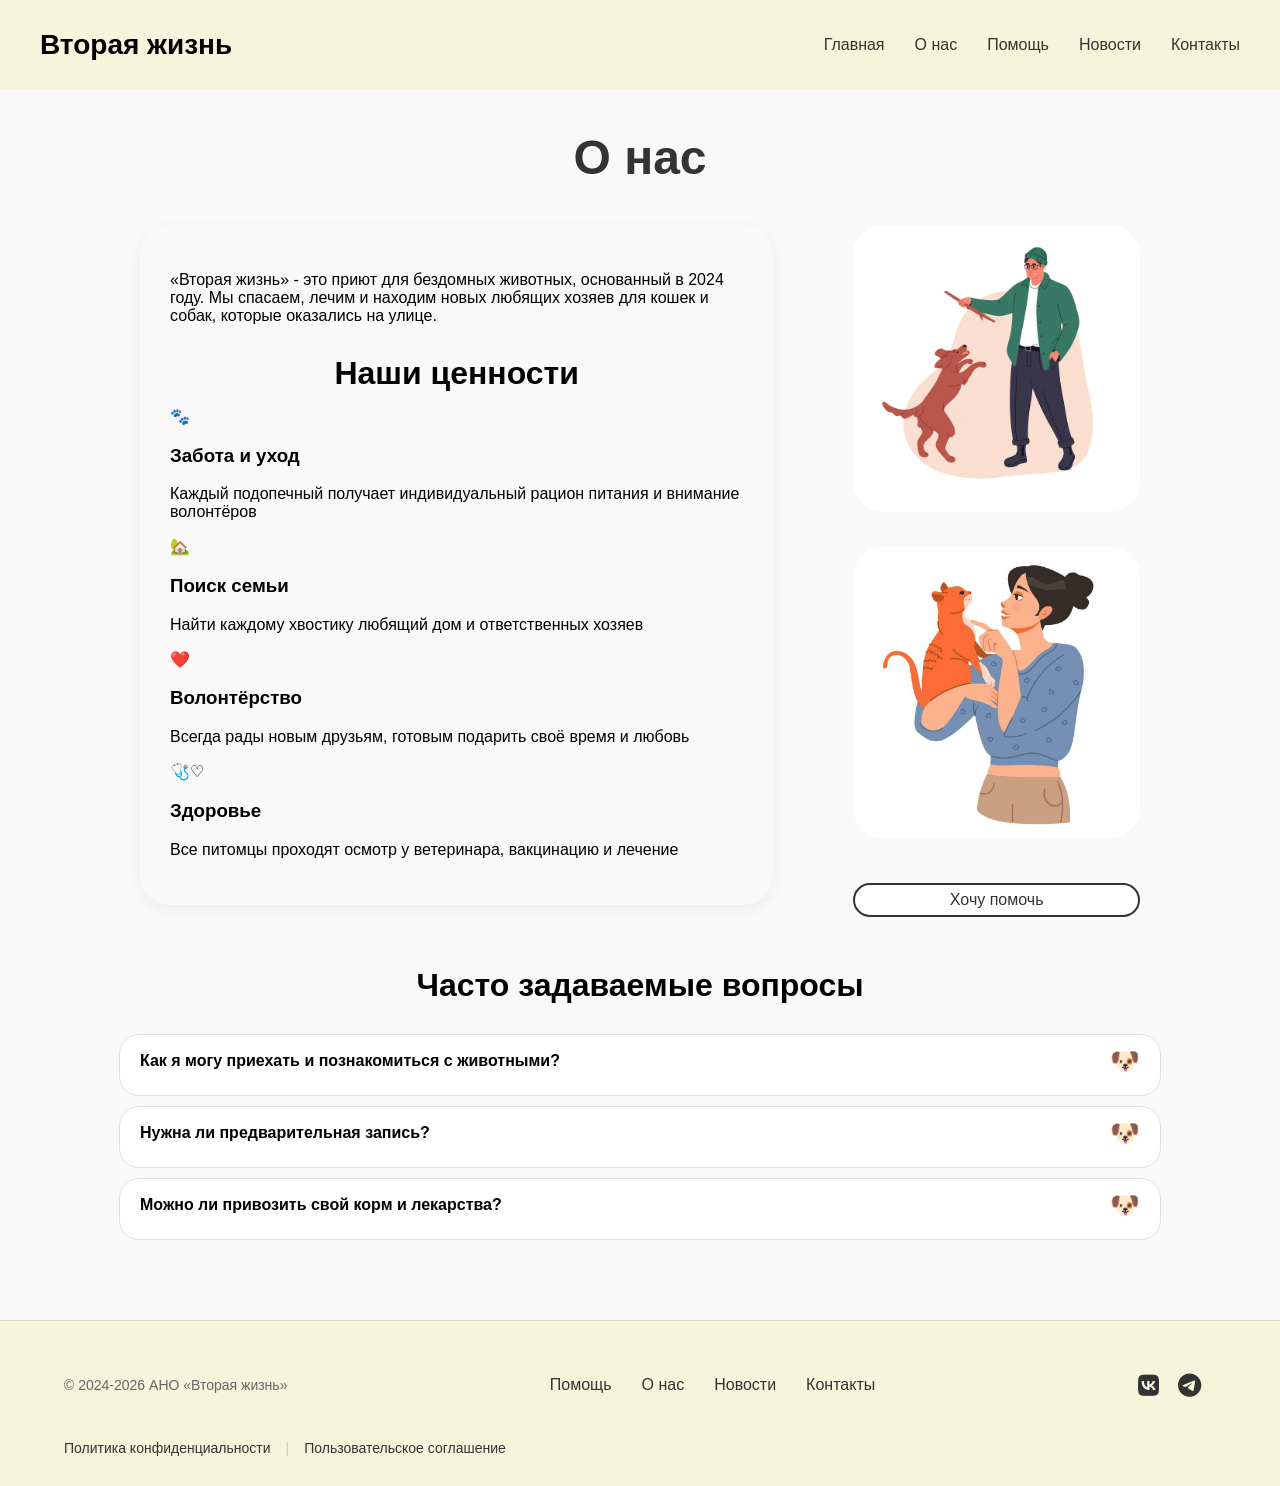
==== about.html @ d7f92e3e "Первый коммит" ====
<!DOCTYPE html>
<html lang="ru">
    <head>
        <meta charset="UTF-8">
        <meta name="viewport" content="width=device-width initial-scale=1.0">
        <title>О нас - Вторая жизнь</title>
        <link rel="stylesheet" href="style.css">
        <link rel="stylesheet" href="https://cdnjs.cloudflare.com/ajax/libs/font-awesome/6.0.0-beta3/css/all.min.css">
    </head>
    <body>
    <header>
        <div class="logo">Вторая жизнь</div>
        <nav>
            <ul class="menu">
                <li><a href="index.html">Главная</a></li>
                <li><a href="about.html">О нас</a></li>
                <li><a href="help.html">Помощь</a></li>
                <li><a href="news.html">Новости</a></li>
                <li><a href="contacts.html">Контакты</a></li>
            </ul>
        </nav>      
    </header>
    <section class="about-section">
        <div class="about-container">
        <h1 class="about-title">О нас</h1>
        <div class="about-content">
            <div class="about-text">
        <p>«Вторая жизнь» - это приют для бездомных животных, основанный в 2024 году. Мы спасаем, лечим и находим новых любящих хозяев для кошек и собак, которые оказались на улице.</p>
        <h2>Наши ценности</h2>
        <div class="features-grid">
            <div class="feature-card">
                <div class="feature-icon">🐾</div>
                <h3>Забота и уход</h3>
                <p>Каждый подопечный получает индивидуальный рацион питания и внимание волонтёров</p>
            </div>
            <div class="feature-card">
            <div class="feature-icon">🏡</div>
            <h3>Поиск семьи</h3>
            <p>Найти каждому хвостику любящий дом и ответственных хозяев</p>
        </div>
        <div class="feature-card">
            <div class="feature-icon">❤️</div>
            <h3>Волонтёрство</h3>
            <p>Всегда рады новым друзьям, готовым подарить своё время и любовь</p>
        </div>
        <div class="feature-card">
            <div class="feature-icon">🩺♡</div>
            <h3>Здоровье</h3>
            <p>Все питомцы проходят осмотр у ветеринара, вакцинацию и лечение</p>
        </div>
        </div>
        </div>        
        <div class="about-side">
            <img src="aport.jpg" class="about-image" alt="Апорт">
            <img src="about.jpg" class="about-image" alt="Предназначение">
        <a href="help.html" class="help-button">Хочу помочь</a>
        </div>
    </div>
        </div>
    </section>
    <h2 class="faq-title">Часто задаваемые вопросы</h2>
    <div class="faq-item">
        <div class="faq-question">Как я могу приехать и познакомиться с животными?</div>
        <div class="faq-answer">Вы можете приехать в приют в часы работы без предварительной записи. Ждём вас!</div>
    </div>
    <div class="faq-item">
        <div class="faq-question">Нужна ли предварительная запись?</div>
        <div class="faq-answer">Нет, запись не нужна. Достаточно прийти в часы работы приюта.</div>
    </div>
    <div class="faq-item">
        <div class="faq-question">Можно ли привозить свой корм и лекарства?</div>
        <div class="faq-answer">Да, мы всегда благодарны за любую помощь: корм, лекарства, игрушки.</div>
    </div>
    <footer class="footer">
        <div class="footer-container">
            <div class="footer-column">
            <div class="footer-copyright">
                © 2024-2026 АНО «Вторая жизнь»
            </div>
            </div>
            <div class="footer-column">
                <ul class="footer-menu">
                    <li><a href="help.html">Помощь</a></li> 
                    <li><a href="about.html">О нас</a></li>
                    <li><a href="news.html">Новости</a></li>
                    <li><a href="contacts.html">Контакты</a></li>
                </ul>
            </div>
            <div class="footer-social">
    <a href="#" target="_blank"><i class="fab fa-vk"></i></a>
    <a href="#" target="_blank"><i class="fab fa-telegram"></i></a>
</div>
        <div class="footer-column">
            <div class="footer-links">
                <a href="#">Политика конфиденциальности</a>
                <a href="#">Пользовательское соглашение</a>
            </div>
        </div>
        </div>
    </footer>
    <script>
        document.querySelectorAll('.faq-item').forEach(item => {
            item.addEventListener('click', () => {
                item.classList.toggle('open');
            });
        });
    </script>
    </body>
</html>
---- style.css ----
header {
    display: flex;
    justify-content: space-between;
    align-items: center;
    padding: 20px 40px;
    background-color: #F5F5DC;
}
.menu {
    display: flex;
    gap: 30px;
    list-style: none;
}
.menu a {
    text-decoration: none;
    color: #333333;
    font-weight: 500;
    transition: 0.5s;
}
.menu a:hover {
    background: linear-gradient(90deg, #ff9f1c, #ff6b6b, #ff9f1c);
    background-size: 200% auto;
    -webkit-background-clip: text;
    -webkit-text-fill-color: transparent;
    animation: shine 2s linear infinite;
}
.logo {
    font-size: 28px;
    font-weight: 700;
    transition: 0.5s;
    cursor: pointer;
}
.logo:hover {
    background: linear-gradient(90deg, #ff9f1c, #ff6b6b, #ff9f1c);
    background-size: 200% auto;
    -webkit-background-clip: text;
    -webkit-text-fill-color: transparent;
    animation: shine 2s linear infinite;
}
@keyframes shine {
    to {
        background-position: 200% center;
    }
}
.intro {
    display: flex;
    align-items: center;
    justify-content: center;
    padding: 50px 3%;
    gap: 60px;
    margin-bottom: 0;
    min-height: auto;
    padding-bottom: 20px;
    width: 100%;
}
.intro-left {
    display: flex;
    align-items: center;
    gap: 25px;
    margin: 0;
}
.intro-right {
    display: flex;
    flex-direction: column;
    align-items: center;
    text-align: center;
    flex: 1;
    max-width: 500px;
    margin: 0 auto;
}
.intro-right-images {
    display: flex;
    flex-direction: column;
    gap: 15px;
}
.intro-right-images img:first-child{
    height: 240px;
}
.intro-right-images img:last-child {
    height: 320px;
    object-position: center 10%;
}
.intro-right h1 {
    font-size: 38px;
    line-height: 1.2;
    margin-bottom: 25px;
    font-weight: 800;
    color: #333333;
    white-space: normal;
    width: 100%;
}
.intro-content h1 {
    font-size: 56px;
    max-width: 800px;
    line-height: 1.1;
    color: #333333;
    margin: 0;
    transform: none;
}
.main-btn {
    padding: 15px 35px;
    font-size: 20px;
    font-weight: 600;
    background-color: white;
    color: #333;
    border: 1px solid #333;
    border-radius: 50px;
    cursor: pointer;
    transition: 0.3s;
    box-shadow: 0 8px 20px rgba(76, 175, 80, 0.4);
    margin-top: 25px;
    align-self: center;
    text-decoration: none;
}
.main-btn:hover {
    color: #4caf50;
    transform: translateY(-2px);
    border-color: #4caf50;
    box-shadow: 0 8px 20px rgba(76, 175, 80, 0.4);    
}
.meet-btn {
    display: inline-block;
    background-color: white;
    color: #333;
    border: 1px solid #333;
    padding: 15px 30px;
    border-radius: 50px;
    font-weight: 600;
    cursor: pointer;
    transition: 0.3s;
    text-decoration: none;
    text-align: center;
    box-shadow: 0 8px 20px rgba(76, 175, 80, 0.4);
}
.meet-btn:hover {
    color: #4caf50;
    border-color: #4caf50;
    transform: translateY(-2px);
    box-shadow: 0 8px 20px rgba(76, 175, 80, 0.4);
}
.pic-left {
    width: 320px;
    height: 580px;
    object-fit: cover;
    object-position: 80% center;
    border-radius: 30px;
}
.pic-right {
    width: 350px;
    height: 250px;
    object-fit: cover;
    border-radius: 30px;
}
.intro-images {
    display: flex;
    justify-content: center;
    align-items: flex-start;
    gap: 40px;
    margin-top: 50px;
}
.intro-pic {
    width: 300px;
    height: 450px;
    border-radius: 30px;
    object-fit: cover;
    object-position: center 20%;
    flex-shrink: 0;
}
body {
    font-family: 'Montserrat', sans-serif;
    margin: 0;
    padding: 0;
    background-color: #F9F9F9;
    overflow-x: hidden;
    overflow-y: auto;
    width: 100%;
}
.filters {
    display: flex;
    justify-content: center;
    gap: 12px;
    margin-bottom: 25px; 
    margin-top: 0;
}
.filter-btn {
    height: 44px; /* Высота*/
    padding: 0 24px;
    background: #FFFFFF;
    border: 1px solid #E0E0E0;
    border-radius: 22px;
    font-size: 16px;
    font-weight: 400;
    color: #333333;
    cursor: pointer;
    transition: all 0.3s ease;
}
.filter-btn:hover {
    border-color: #4caf50;
    color: #4caf50;
}
.pets-grid {
    display: flex;
    gap: 20px;
    flex-wrap: wrap;
    padding: 40px 0;
    justify-content: center;
}
.pet-pic {
    width: 100%;
    height: 230px;
    object-fit: cover;
    object-position: center 20%;
    border-radius: 20px;
}
.pet-card {
    width: 220px;
    height: auto;
    box-shadow: none;
    display: flex;
    flex-direction: column;
    align-items: center;
    gap: 10px;
    background: transparent;
    border: none;
    padding-bottom: 20px;
}
.pet-info {
    margin: 10px 0;
    font-weight: 600;
}
.pets-more {
    text-align: center;
    margin-top: -20px;
}
.pets-more a {
    text-decoration: none;
}
.pet-card button {
    background-color: white;
    color: #333333;
    border: 1px solid #333333;
    padding: 10px 30px;
    border-radius: 25px;
    font-family: 'Montserrat', sans-serif;
    font-weight: 600;
    cursor: pointer;
    margin-top: 5px;
    transition: 0.3s;
}
.pet-card button:hover {
    border-color: #4caf50;
    color: #4caf50;
}
.pic-archi {
    object-position: 50% 0%;
}
.pic-murka {
    object-position: 50% 15%;
}
.pic-snezka {
    object-position: 50% 10%;
}
h2 {
    text-align: center;
    font-family: 'Montserrat', sans-serif;
    margin-top: 30px;
    margin-bottom: 15px;
    font-size: 32px;
}
.pets-section {
    padding-top: 20px;
    padding-bottom: 0 !important;
    margin-bottom: 0 !important;
    display: flex;
    flex-direction: column;
    align-items: center;
    width: 100%;
    margin-top: 0;
}
.section-title {
    font-size: 48px;
    font-weight: 800;
    margin-bottom: 60px;
    color: #333333;
    text-align: center;
    transform: none !important;
    writing-mode: horizontal-tb !important;
    width: auto;
    margin-top: 0;
    padding-top: 0;
}
.news-pic {
    width: 100%;
    height: 180px;
    object-fit: cover;
    border-radius: 20px;
}
.news-grid {
    display: flex;
    gap: 30px;
    overflow-x: auto;
    scroll-behavior: smooth;
    scroll-snap-type: x mandatory;
    flex-wrap: nowrap;
    scrollbar-width: none;
    -ms-text-overflow-style: none;
}
.news-grid::-webkit-scrollbar {
    display: none;
}
.news-card {
    width: 300px;
    border-radius: 20px;
    overflow: hidden;
    flex: 0 0 calc(33.333% - 20px);
    scroll-snap-align: start;
    min-width: 250px;
}
.news-info {
    padding: 15px 20px;
    text-align: center;
    flex: 0 0 calc(33.333% - 20px);
    scroll-snap-align: start;
}
.news-date {
    margin: -15px 0 0 0;
    color: #999;
    font-size: 12px;
    display: block;
}
.news-btn {
    margin-top: 10px;
    padding: 6px 20px;
    font-size: 13px;
    background-color: white;
    color: #333333;
    border: 1px solid #333333;
    border-radius: 25px;
    cursor: pointer;
    font-weight: 600;
    transition: 0.3s;
    text-decoration: none;
    display: inline-block;
    box-shadow: 0 8px 20px rgba(76, 175, 80, 0.4);
}
.news-btn:hover {
    border-color: #4caf50;
    color: #4caf50;
    transform: translateY(-2px);
    box-shadow: 0 8px 20px rgba(76, 175, 80, 0.4);
}
.news-info h3 {
    font-size: 16px;
    margin-bottom: 10px;
    margin-top: 0;
}
.news-section {
    padding-top: 40px;
    padding-bottom: 80px;
    width: 100%;
}
.news-section .section-title {
    margin-top: 0 !important;
    margin-bottom: 30px;
}
.carousel-container {
    display: flex;
    align-items: center;
    justify-content: center;
    gap: 40px;
    width: 100%;
    margin-top: 30px;
    position: relative;
    padding: 0 60px;
    max-width: 1000px;
    margin: 30px auto 0;
}
.carousel-btn {
    display: flex;
    align-items: center;
    justify-content: center;
    width: 44px;
    height: 44px;
    background-color:white;
    color: #333333;
    border: 1px solid #333333;
    border-radius: 12px;
    cursor: pointer;
    flex-shrink: 0;
    padding: 0;
    line-height: 0;
    position: absolute;
    top: 40%;
    transform: translateY(-50%);
    z-index: 10;
    transition: 0.3s;
}
.carousel-btn:hover {
    color: #4caf50;
    border-color: #4caf50;
    transform: translateY(-50%) scale(1.1);
}
.prev {
    left: -60px;
}
.next {
    right: -60px;
}
.help-content {
    max-width: 800px;
    text-align: left;
}
.help-content h2 {
    font-size: 36px;
    font-weight: 800;
    margin-bottom: 20px;
    line-height: 1.2;
    margin-top: 0;
}
.help-content p {
    font-size: 16px;
    line-height: 1.5;
    color: #666;
    margin-bottom: 30px;
}
.help-container {
    display: flex;
    align-items: center;
    gap: 100px;
    justify-content: center;
    padding: 80px 5%;
}    
.help-section {
    padding-top: 0px;
    padding-bottom: 80px;
}
.help-downloads {
    display: flex;
    align-items: center;
    gap: 25px;
}
.footer {
    background-color: #F5F5DC;
    padding: 50px 5% 30px;
    margin-top: 80px;
    border-top: 1px solid #e0d5b5;
}
.footer-container {
    max-width: 1200px;
    margin: auto;
    display: flex;
    flex-wrap: wrap;
    justify-content: space-between;
    gap: 40px;
    align-items: center;
}
.store-img {
    width: 130px;
    cursor: pointer;
    transition: 0.3s;
}
.store-img:hover {
    transform: scale(1.05);
}
.qr-img {
    width: 110px;
    height: 110px;
}
.stroke-stack {
    display: flex;
    flex-direction: column;
    gap: 10px;
}
.footer-logo {
    font-size: 24px;
    font-weight: 700;
    color: #333333;
    margin-bottom: 15px;
}
.footer-copyright {
    color: #666;
    font-size: 14px;
}
.footer-menu {
    list-style: none;
    margin: 0;
    padding: 0;
    display: flex;
    gap: 30px;
}
.footer-menu a {
    color: #333333;
    text-decoration: none;
    transition: 0.3s;
}
.footer-menu li {
    margin-bottom: 0;
}
.footer-menu a:hover {
    color: #4caf50;
}
.footer-links {
    display: flex;
    flex-direction: row;
    gap: 15px;
    align-items: center;
}
.footer-links a {
    color: #333333;
    text-decoration: none;
    font-size: 14px;
    transition: 0.3s;
}
.footer-links a:hover {
    color: #4caf50;
}
@media (max-width: 768px) {
    .footer-container {
        flex-direction: column;
        text-align: center;
        gap: 30px;
    }
}
.footer-links {
    align-items: center;
}
.footer-links a:not(:last-child)::after {
    content: "|";
    margin-left: 15px;
    color: #ccccaa;
}
.about-content {
    display: flex;
    flex-wrap: wrap;
    gap: 40px;
    align-items: flex-start;
}
.about-image {
    flex: 1;
    width: 100%;
    height: 350px;
    object-fit: cover;
    border-radius: 30px;
}
.about-image img {
    max-width: 400px;
    height: auto;
}
.about-container {
    max-width: 1000px;
    margin: 0 auto;
}
.about-title {
    text-align: center;
    font-size: 48px;
    font-weight: 800;
    margin-bottom: 40px;
    color: #333333;
}
.about-text {
    padding: 30px;
    border-radius: 30px;
    box-shadow: 0 4px 15px rgba(0,0,0,0.05);
    flex: 2;
}
.about-values {
    list-style: none;
    padding: 0;
}
.about-values li {
    padding-left: 20px;
    position: relative;
    margin-bottom: 8px;
}   
.help-button {
    background-color: white;
    color: #333333;
    border: 2px solid #333333;
    border-radius: 50px;
    padding: 6px 25px;
    font-size: 16px;
    font-weight: 400;
    font-family: 'Montserrat', sans-serif;
    cursor: pointer;
    transition: 0.3s;
    text-align: center;
    display: inline-block;
    margin-top: 10px;
    text-decoration: none;
}
.help-button:hover {
    color: #4caf50;
    border-color: #4caf50;
}
.about-side {
    flex: 1;
    margin-left: 40px;
    text-align: center;
    display: flex;
    flex-direction: column;
    gap: 15px;
}
.about-side img {
    margin-bottom: 20px;

}
.faq-title {
    text-align: center;
    font-size: 32px;
    margin: 50px 0 30px 0;
}
.faq-item {
    background-color: white;
    border-radius: 20px;
    margin-bottom: 10px;
    padding: 12px 20px;
    cursor: pointer;
    border: 1px solid #E0E0E0;
    transition: 0.3s;
    max-width: 1000px;
    margin-left: auto;
    margin-right: auto;
}
.faq-question {
    font-weight: 600;
    font-size: 16px;
    display: flex;
    justify-content: space-between;
    align-items: center;
}
.faq-question::after {
    content: "🐶";
    font-size: 24px;
    color: #4caf50;
}
.faq-answer {
    max-height: 0;
    overflow: hidden;
    transition: 0.3s;
    color: #666;
    line-height: 1.3;
    font-size: 14px;
    padding-top: 8px;
}
.faq-item.open .faq-answer {
    max-height: 200px;
    margin-top: 15px;
}
.faq-item.open .faq-question::after {
    content: "😻";
}
.faq-item:hover {
    border-color: #4caf50;
}
.faq-section {
    max-width: 800px;
    margin: 0 auto;
    padding: 0 20px;
}
.news-page-title {
    text-align: center;
    font-size: 48px;
    font-weight: 800;
    margin: 40px 0 50px 0;
    color: #333333;
}
.news-list {
    display: grid;
    grid-template-columns: repeat(3, 1fr);
    gap: 30px;
    max-width: 1100px;
    margin: 40px auto;
    padding: 0 20px;
}
.news-item {
    display: flex;
    background: white;
    border-radius: 20px;
    box-shadow: 0 4px 15px rgba(0,0,0,0.05);
    border: 1px solid #eee;
    flex-direction: column;
    overflow: hidden;
    transition: 0.3s;
    height: 260px;
}
.news-item:hover {
    transform: translateY(-5px);
    box-shadow: 0 8px 25px rgba(0,0,0,0.1);
}
.news-item-img {
    width: 100%;
    height: 190px;
    object-fit: cover;
    flex-shrink: 0;
}
.news-item-content {
    flex: 1;
    display: flex;
    flex-direction: column;
    justify-content: space-between;
    height: 45%;
    overflow: hidden;
}
.news-item-content h2 {
    font-size: 13px;
    margin-bottom: 15px;
   line-height: 1.4;
}
.news-item-content h2 a {
    text-decoration: none;
    color: #333333;
}
.news-item-content h2 a:hover {
    color: #4caf50;
}
.news-item-content p {
    font-size: 12px;
    line-height: 1.3;
    color: #666;
    margin-bottom: 15px;
    overflow: hidden;
    text-overflow: ellipsis;
}
.full-news {
    max-width: 800px;
    margin: 50px auto;
    background: white;
    border-radius: 30px;
    padding: 40px;
    box-shadow: 0 4px 15px rgba(0,0,0,0.05);
}
.full-news h1 {
    font-size: 36px;
    margin-bottom: 15px;
    color: #333333;
}
.full-news-date {
    color: #999;
    font-size: 14px;
    margin-bottom: 20px;
}
.full-news-img {
    width: 100%;
    border-radius: 20px;
    margin: 20px 0;
}
.full-news-text p {
    font-size: 18px;
    line-height: 1.6;
    margin-bottom: 20px;
    color: #444;
}
.share-buttons {
    display: flex;
    gap: 20px;
    margin-top: 40px;
}
.share-buttons a {
    background-color: #4caf50;
    color: white;
    padding: 10px 20px;
    border-radius: 30px;
    text-decoration: none;
    transition: 0.3s;
}
.share-buttons a:hover {
    background-color: #388e3c;
}
.section-subtitle {
    text-align: center;
    color: #666;
    margin-top: -30px;
    margin-bottom: 40px;
}
.pets-item {
    display: flex;
    gap: 30px;
    align-items: center;
    margin-bottom: 20px;
    background: white;
    border-radius: 20px;
    padding: 15px;
    box-shadow: 0 4px 15px rgba(0,0,0,0.05);
    max-width: 1400px;
}
.pets-item h3,
.pets-item p {
    text-align: left;
}
.pets-item img {
 width: 100%;
 max-width: 180px;   
 height: auto;
 display: block;
 margin: 0 auto;
}
.pet-description {
    flex: 1;
    padding: 10px;
    background: #F9F9F9;
    border-radius: 15px;
}
.help-page {
    padding: 60px 20px;
    background-color: #F9F9F9;
    text-align: center;
}
.help-title {
    text-align: center;
}
.help-page-title {
    text-align: center;
    font-size: 48px;
    font-weight: 800;
    margin-bottom: 20px;
}
.help-page-subtitle {
    text-align: center;
    font-size: 18px;
    color: #666;
    max-width: 800px;
    margin: 0 auto 50px auto;
}
.help-ways {
    display: flex;
    flex-wrap: wrap;
    gap: 30px;
    justify-content: center;
    max-width: 1200px;
    margin: 0 auto;
    padding: 20px;
}
.help-card {
    background: white;
    border-radius: 25px;
    padding: 25px 20px;
    box-shadow: 0 4px 15px rgba(0,0,0,0.05);
    text-align: center;
    flex: 1 1 280px;
    transition: 0.3s;
}
.help-card h2 {
    font-size: 24px;
    margin-bottom: 15px;
}
.help-card p {
    font-size: 14px;
    line-height: 1.4;
    margin-bottom: 20px;
}
.help-btn {
    display: inline-block;
    background: white;
    border: 2px solid #4caf50;
    padding: 8px 20px;
    border-radius: 50px;
    text-decoration: none;
    color: #4caf50;
    font-weight: 600;
    transition: 0.3s;
    cursor: pointer;
}
.help-btn:hover {
    background: #4caf50;
    color: white;
}
.help-contacts {
    text-align: center;
    margin: 60px 0 40px;
    background: white;
    padding: 30px;
    border-radius: 30px;
    max-width: 600px;
    margin-left: auto;
    margin-right: auto;
}
.help-buttons {
    display: flex;
    gap: 10px;
    justify-content: center;
    flex-wrap: wrap;
}
.help-grid {
    display: flex;
    flex-wrap: wrap;
    gap: 30px;
    justify-content: center;
    max-width: 1200px;
    margin: 0 auto;
}
.contacts-title {
    text-align: center;
    margin-bottom: 30px;
}
.contacts-info {
    text-align: center;
    margin-bottom: 30px;
}
.social-block {
    text-align: center;
}
.social-links {
    text-align: center;
}
.social-links a {
    display: inline-block;
    margin: 0 15px;
    text-decoration: none;
    font-size: 32px;
    color: #333;
    transition: 0.3s;
}
.social-links a:hover {
    color: #4caf50;
}
.form-title {
    text-align: center;
    font-size: 32px;
    margin: 60px 0 10px;
}
.form-description {
    text-align: center;
    margin-bottom: 40px;
    color: #666;
}
.feedback-form {
    max-width: 600px;
    margin: 0 auto;
    background: white;
    padding: 30px;
    border-radius: 25px;
    box-shadow: 0 4px 15px rgba(0,0,0,0.05);
}
.form-group {
    margin-bottom: 20px;
}
.form-group label {
    display: block;
    margin-bottom: 8px;
    font-weight: 600;
}
.form-group input,
.form-group textarea {
    width: 100%;
    padding: 10px;
    border: 1px solid #ddd;
    border-radius: 12px;
    font-family: inherit;
    font-size: 16px;
    box-sizing: border-box;
}
.submit-btn {
    background-color: #4caf50;
    color: white;
    border: none;
    padding: 12px 25px;
    border-radius: 30px;
    cursor: pointer;
    font-size: 16px;
    font-weight: 600;
    transition: 0.3s;
}
.submit-btn:hover {
    background-color: #45a049;
}
.contacts-flex {
    display: flex;
    gap: 40px;
    flex-wrap: wrap;
    align-items: flex-start;
}
.contacts-form,
.contacts-map {
    flex: 2;
}
.contacts-map {
    margin-top: 110px;
    margin-right: 15px;
}
.footer-social {
    margin-top: 1px;
    text-align: left;
}
.footer-social a {
    display: inline-block;
    margin-right: 15px;
    font-size: 24px;
    color: #333;
    transition: 0.3s;
    text-decoration: none;
}
.footer-social a:hover {
    color: #4caf50;
}
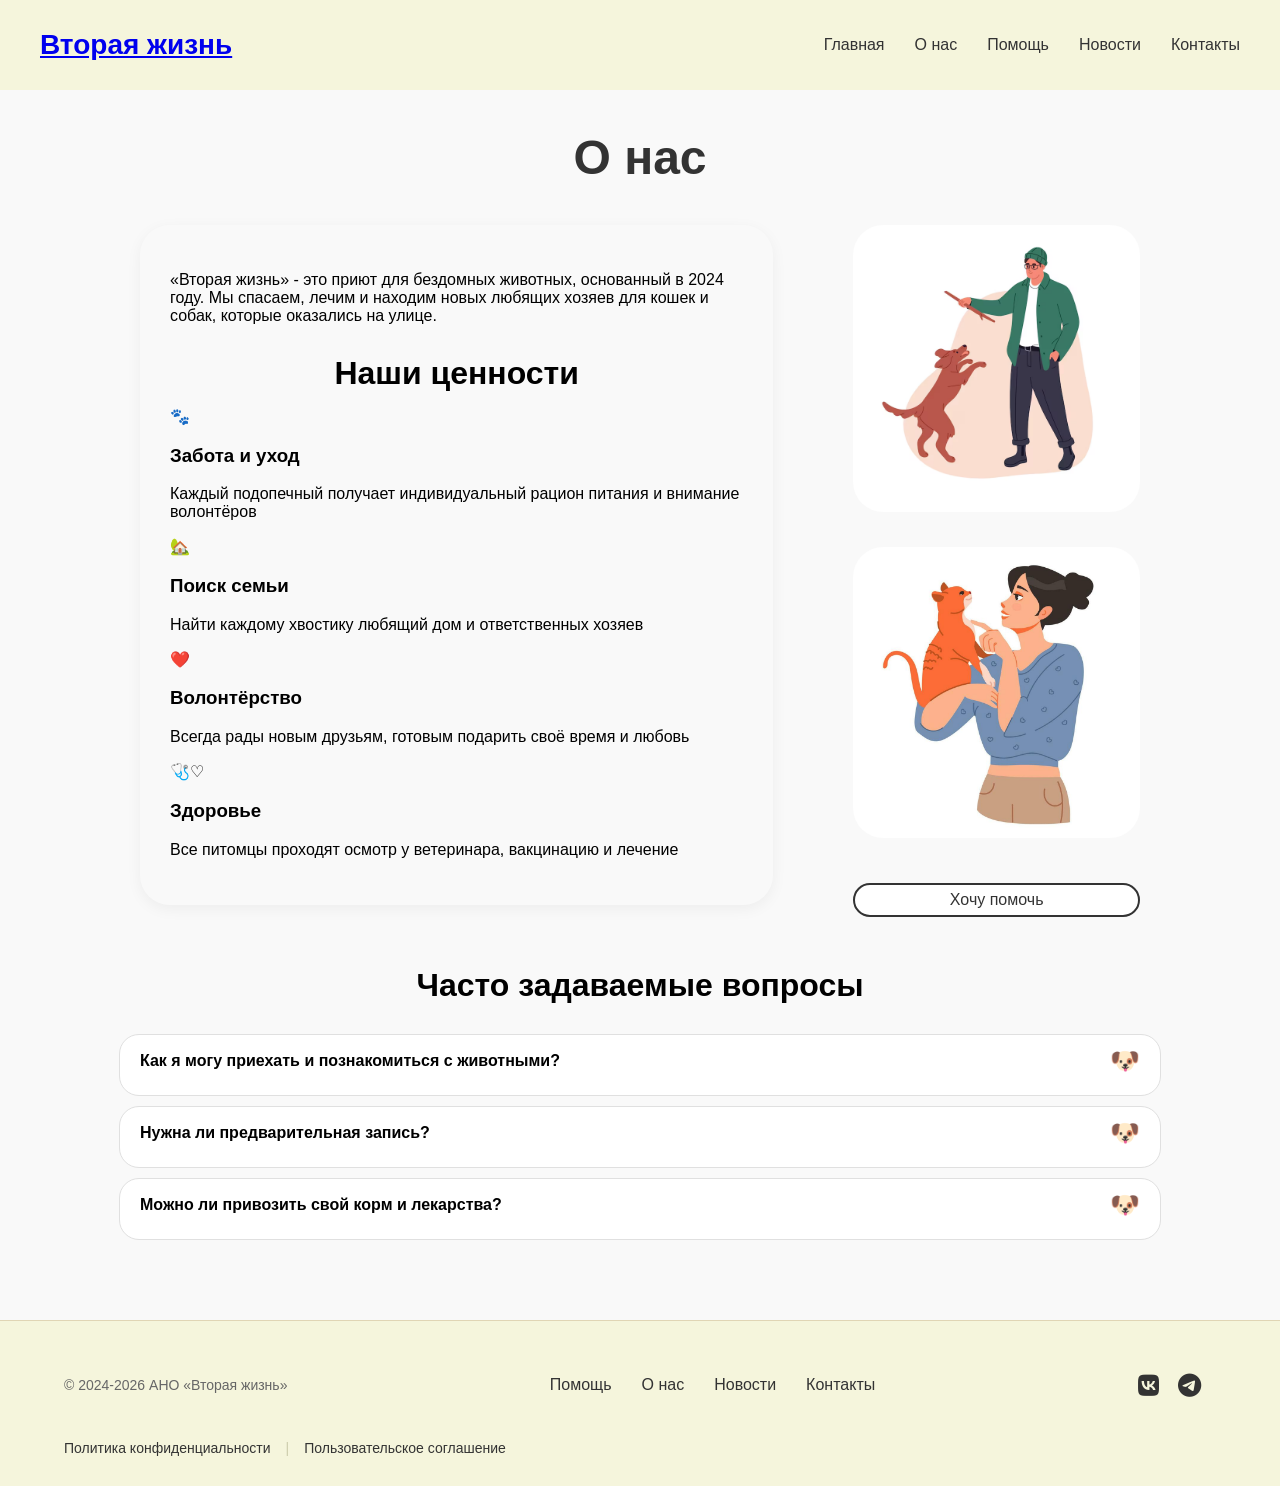
==== commit 2e09b7e8: "Логотип ведёт на главную" ====
--- a/about.html
+++ b/about.html
@@ -9,7 +9,7 @@
     </head>
     <body>
     <header>
-        <div class="logo">Вторая жизнь</div>
+        <a href="index.html" class="logo">Вторая жизнь</a>
         <nav>
             <ul class="menu">
                 <li><a href="index.html">Главная</a></li>
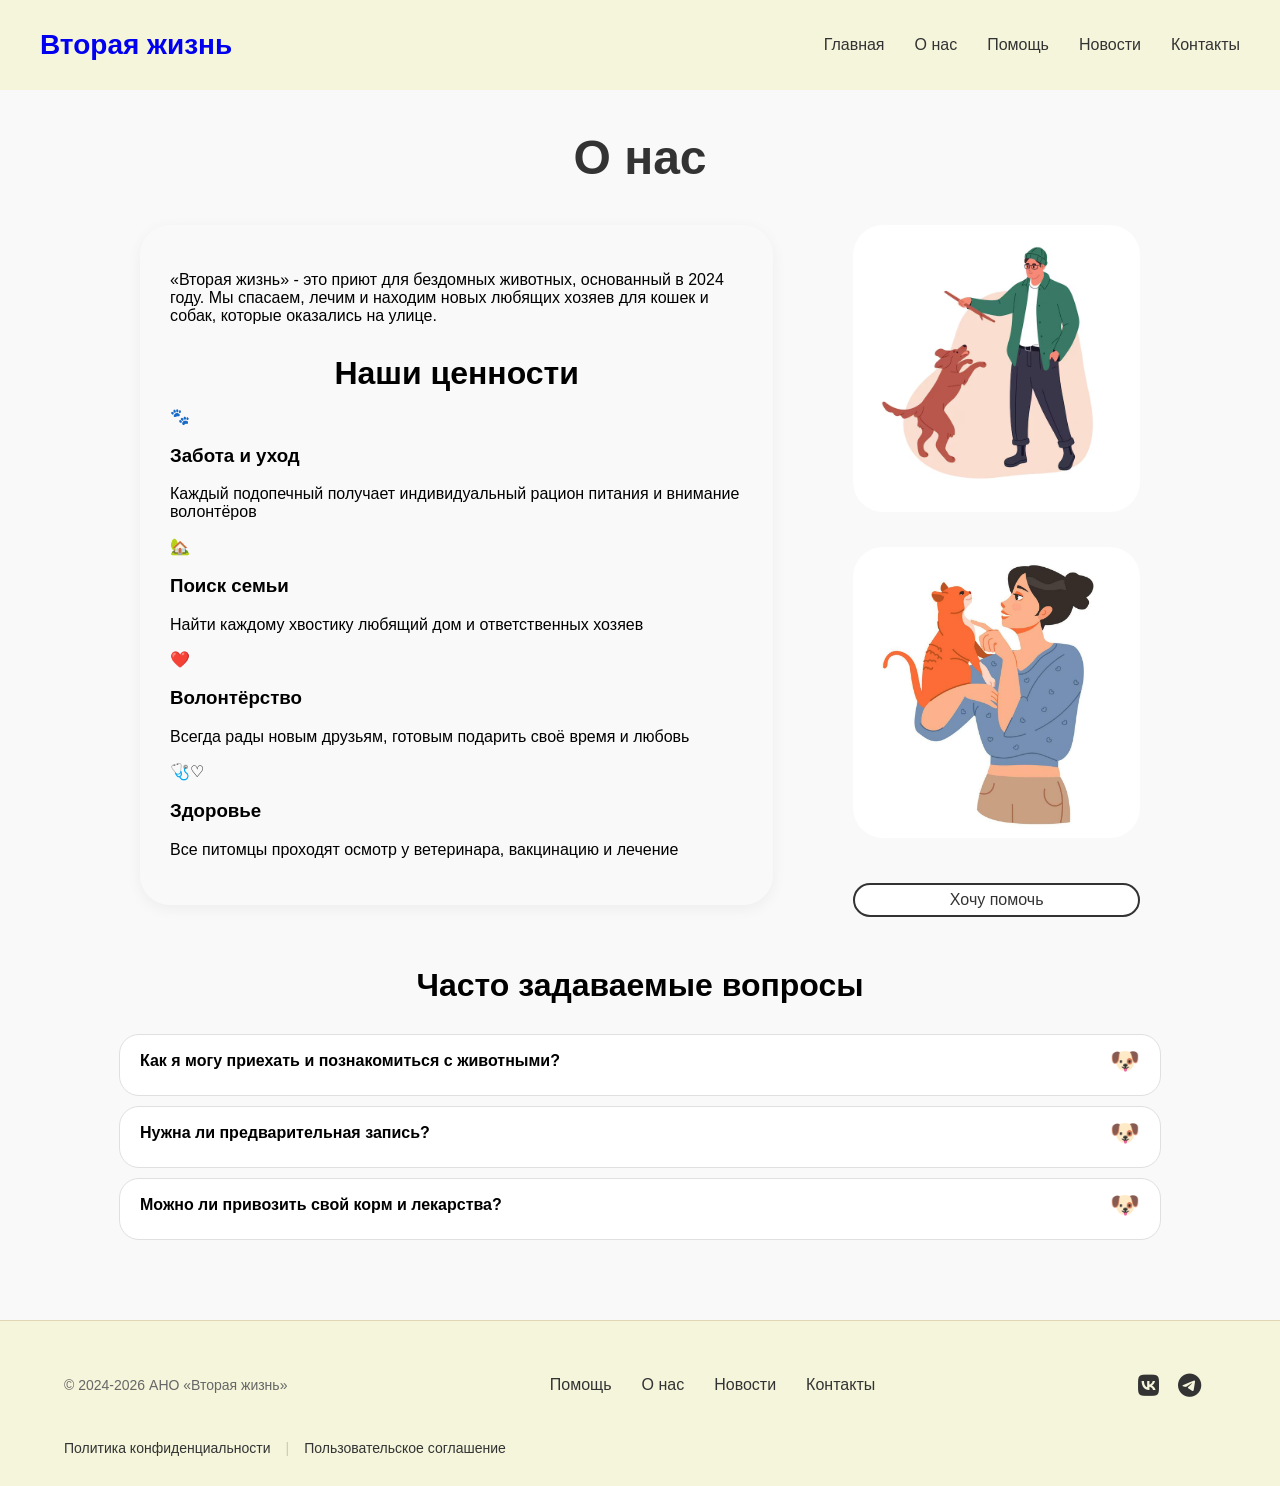
==== commit d0ce524c: "проверка" ====
--- a/about.html
+++ b/about.html
@@ -2,7 +2,7 @@
 <html lang="ru">
     <head>
         <meta charset="UTF-8">
-        <meta name="viewport" content="width=device-width initial-scale=1.0">
+        <meta name="viewport" content="width=1200, initial-scale=0.8, user-scalable=yes">
         <title>О нас - Вторая жизнь</title>
         <link rel="stylesheet" href="style.css">
         <link rel="stylesheet" href="https://cdnjs.cloudflare.com/ajax/libs/font-awesome/6.0.0-beta3/css/all.min.css">
--- a/style.css
+++ b/style.css
@@ -28,6 +28,7 @@
     font-weight: 700;
     transition: 0.5s;
     cursor: pointer;
+    text-decoration: none !important;
 }
 .logo:hover {
     background: linear-gradient(90deg, #ff9f1c, #ff6b6b, #ff9f1c);
